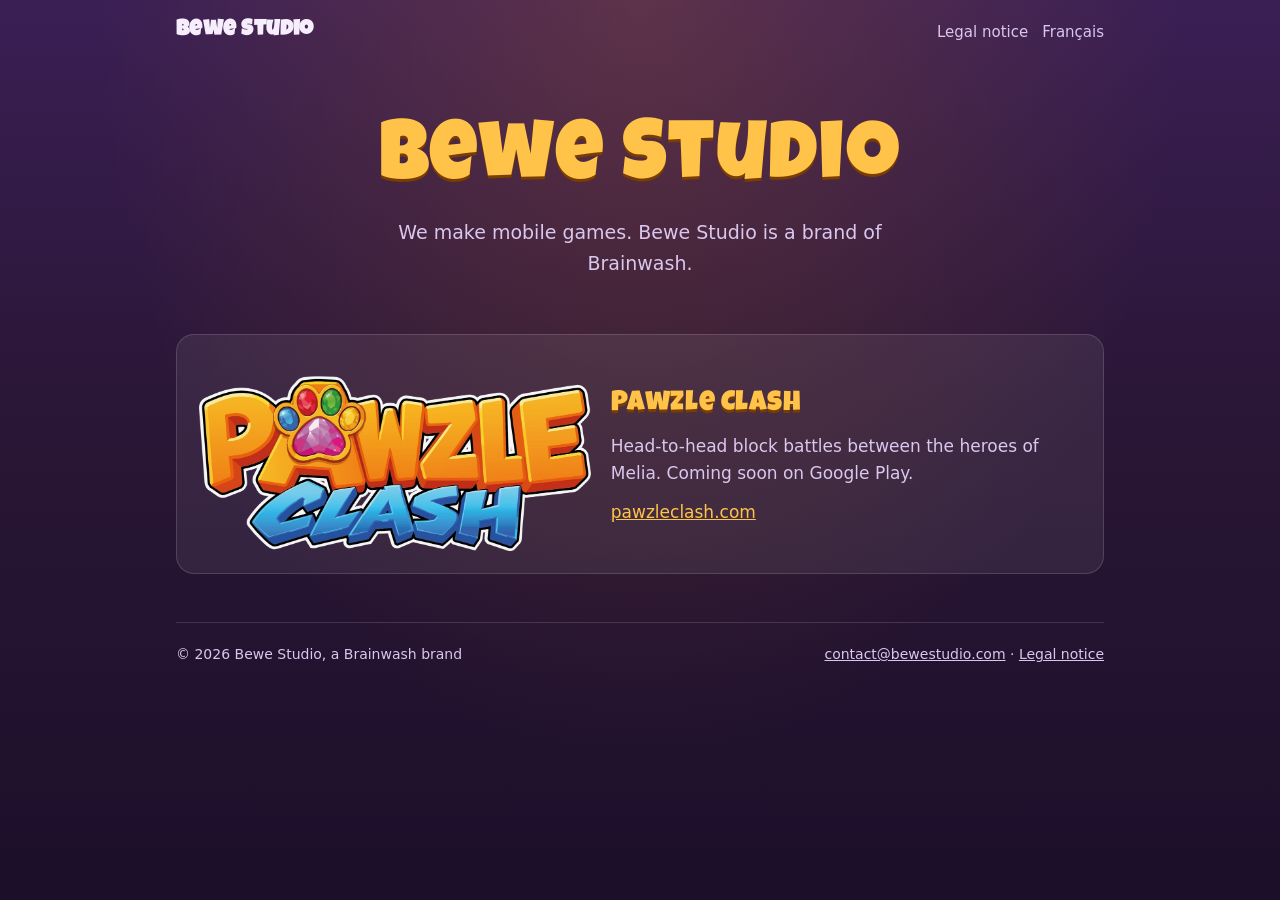
==== index.html @ f940ea14 "Première version du site bewestudio.com Co-Authored-By: Claude Opus 5.5 <noreply@anthropic.com> Clau" ====
<!doctype html>
<html lang="en">
<head>
<meta charset="utf-8">
<meta name="viewport" content="width=device-width, initial-scale=1">
<title>Bewe Studio</title>
<meta name="description" content="Bewe Studio makes mobile games. Our first game: Pawzle Clash.">
<link rel="alternate" hreflang="fr" href="/fr/">
<link rel="stylesheet" href="/style.css">
</head>
<body>
<div class="page">
  <header class="barre">
    <a class="marque marque-texte" href="/">Bewe Studio</a>
    <nav><a href="/legal.html">Legal notice</a><a href="/fr/" lang="fr">Français</a></nav>
  </header>
  <main>
    <section class="studio">
      <h1 class="titre">Bewe Studio</h1>
      <p>We make mobile games. Bewe Studio is a brand of Brainwash.</p>
    </section>
    <section class="jeu">
      <img src="/images/logo_pawzle_clash.webp" alt="Pawzle Clash" width="1200" height="595">
      <div>
        <h2 class="titre">Pawzle Clash</h2>
        <p>Head-to-head block battles between the heroes of Melia. Coming soon on Google Play.</p>
        <a href="https://pawzleclash.com">pawzleclash.com</a>
      </div>
    </section>
  </main>
  <footer class="pied">
    <span>© 2026 Bewe Studio, a Brainwash brand</span>
    <span><a href="mailto:contact@bewestudio.com">contact@bewestudio.com</a> · <a href="/legal.html">Legal notice</a></span>
  </footer>
</div>
</body>
</html>
---- style.css ----
@font-face {
  font-family: "Luckiest Guy";
  src: url("/fonts/luckiest-guy.woff2") format("woff2");
  font-display: swap;
}

:root {
  --nuit: #1c0f2a;
  --violet: #2a1636;
  --violet-clair: #3a1f55;
  --or: #ffc34a;
  --orange: #ff8a1a;
  --texte: #f6eefc;
  --doux: #d9c7ee;
  --carte: rgba(255, 255, 255, 0.07);
  --bord: rgba(255, 255, 255, 0.14);
}

* { box-sizing: border-box; }

html { background: var(--nuit); }

body {
  margin: 0;
  min-height: 100vh;
  color: var(--texte);
  font: 17px/1.6 system-ui, -apple-system, "Segoe UI", Roboto, sans-serif;
  background:
    radial-gradient(ellipse at top, rgba(255, 138, 26, 0.18), transparent 60%),
    linear-gradient(180deg, var(--violet-clair) 0%, var(--violet) 45%, var(--nuit) 100%);
}

a { color: var(--or); }
a:hover { color: #ffe07a; }

.page { max-width: 960px; margin: 0 auto; padding: 0 16px; }

header.barre {
  display: flex;
  align-items: center;
  justify-content: space-between;
  gap: 12px;
  padding: 14px 0;
}
header.barre .marque { display: flex; align-items: center; gap: 10px; text-decoration: none; color: var(--texte); font-weight: 600; }
header.barre .marque img { height: 36px; width: auto; }
header.barre nav { display: flex; gap: 14px; font-size: 15px; }
header.barre nav a { color: var(--doux); text-decoration: none; }
header.barre nav a:hover, header.barre nav a[aria-current] { color: var(--or); }

.titre {
  font-family: "Luckiest Guy", system-ui, sans-serif;
  font-weight: normal;
  letter-spacing: 0.02em;
  color: var(--or);
  text-shadow: 0 3px 0 #7a3d00;
}

.heros { text-align: center; padding: 24px 0 8px; }
.heros .logo { width: min(520px, 100%); height: auto; filter: drop-shadow(0 10px 24px rgba(0, 0, 0, 0.45)); }
.heros .baseline { font-size: clamp(22px, 5vw, 32px); margin: 8px 0 6px; }
.heros p.accroche { max-width: 620px; margin: 0 auto; color: var(--doux); font-size: 18px; }

.badge {
  display: inline-block;
  margin-top: 22px;
  padding: 12px 22px;
  border-radius: 999px;
  border: 2px solid var(--or);
  color: var(--or);
  font-weight: 700;
}

.heros-grille {
  display: grid;
  grid-template-columns: repeat(4, 1fr);
  gap: 12px;
  margin: 40px 0;
}
.heros-grille figure { margin: 0; text-align: center; }
.heros-grille img { width: 100%; height: auto; border-radius: 14px; border: 2px solid var(--bord); display: block; }
.heros-grille figcaption { margin-top: 6px; font-weight: 600; color: var(--doux); }

.blocs { display: grid; grid-template-columns: repeat(3, 1fr); gap: 14px; margin-bottom: 40px; }
.bloc { background: var(--carte); border: 1px solid var(--bord); border-radius: 16px; padding: 18px; }
.bloc h3 { margin: 0 0 6px; font-size: 22px; }
.bloc p { margin: 0; color: var(--doux); font-size: 16px; }

.texte { background: var(--carte); border: 1px solid var(--bord); border-radius: 18px; padding: 24px; margin: 16px 0 40px; }
.texte h1 { font-size: clamp(28px, 6vw, 40px); margin: 0 0 4px; }
.texte h2 { color: var(--or); font-size: 20px; margin: 28px 0 6px; }
.texte .date { color: var(--doux); margin-top: 0; }
.texte ul { padding-left: 22px; }

footer.pied {
  border-top: 1px solid var(--bord);
  padding: 20px 0 32px;
  color: var(--doux);
  font-size: 14px;
  display: flex;
  flex-wrap: wrap;
  gap: 8px 18px;
  justify-content: space-between;
}
footer.pied a { color: var(--doux); }

@media (max-width: 720px) {
  .heros-grille { grid-template-columns: repeat(2, 1fr); }
  .blocs { grid-template-columns: 1fr; }
  .texte { padding: 18px; }
}

.studio { text-align: center; padding: 56px 0 24px; }
.studio h1 { font-size: clamp(44px, 12vw, 84px); margin: 0; line-height: 1; }
.studio p { color: var(--doux); font-size: 19px; max-width: 560px; margin: 14px auto 0; }
.jeu {
  display: grid;
  grid-template-columns: 1fr 1.2fr;
  gap: 20px;
  align-items: center;
  background: var(--carte);
  border: 1px solid var(--bord);
  border-radius: 18px;
  padding: 22px;
  margin: 32px 0 48px;
}
.jeu img { width: 100%; height: auto; }
.jeu h2 { margin: 0 0 6px; font-size: 28px; }
.jeu p { margin: 0 0 12px; color: var(--doux); }
.marque-texte { font-family: "Luckiest Guy", system-ui, sans-serif; color: var(--or); font-size: 22px; letter-spacing: 0.02em; }
@media (max-width: 720px) { .jeu { grid-template-columns: 1fr; } }

[data-a-completer] { background: #ffe07a; color: #3d1400; padding: 0 4px; border-radius: 4px; }
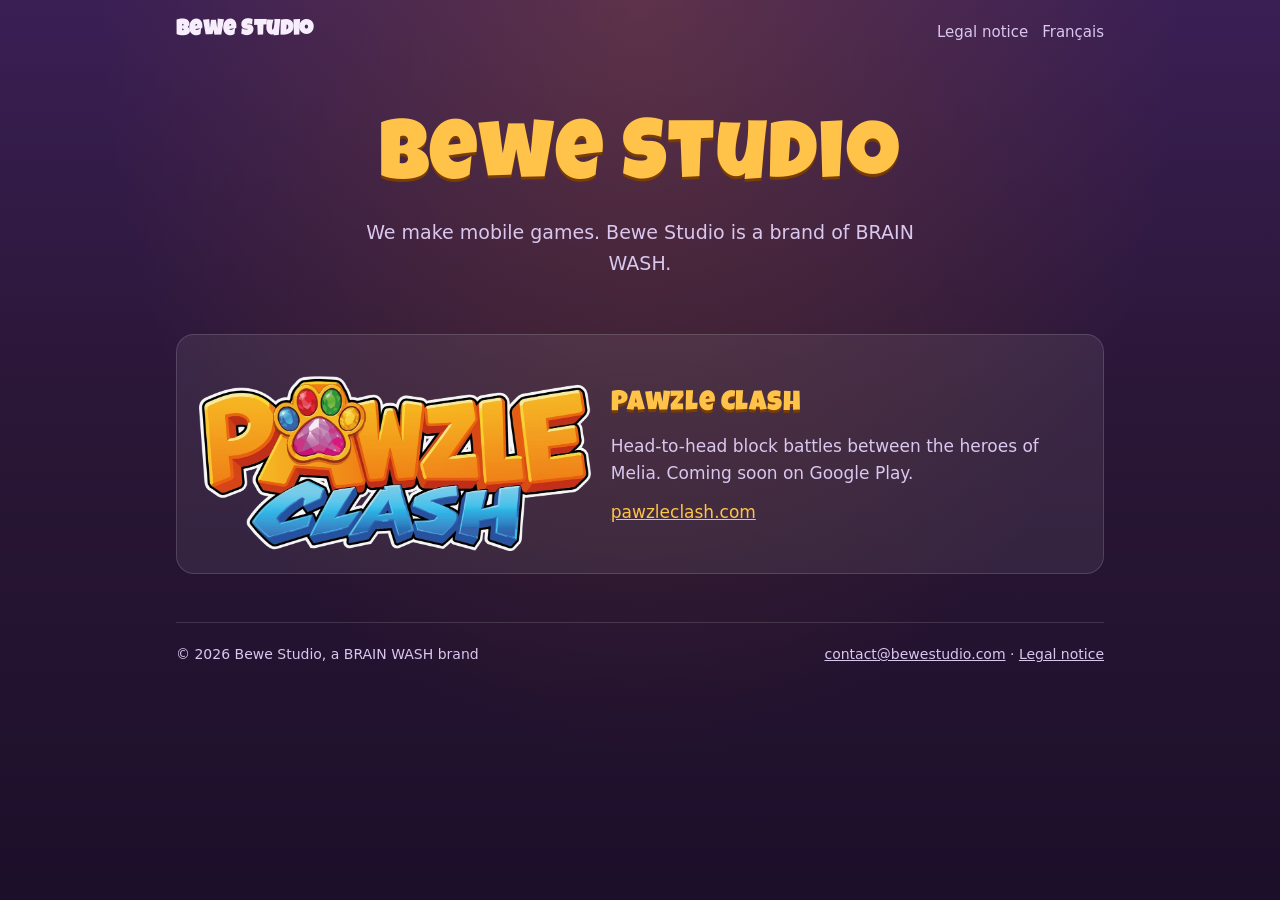
==== commit 809999f1: "Raison sociale BRAIN WASH et directeur de la publication Co-Authored-By: Claude Opus 5.5 <noreply@an" ====
--- a/index.html
+++ b/index.html
@@ -17,7 +17,7 @@
   <main>
     <section class="studio">
       <h1 class="titre">Bewe Studio</h1>
-      <p>We make mobile games. Bewe Studio is a brand of Brainwash.</p>
+      <p>We make mobile games. Bewe Studio is a brand of BRAIN WASH.</p>
     </section>
     <section class="jeu">
       <img src="/images/logo_pawzle_clash.webp" alt="Pawzle Clash" width="1200" height="595">
@@ -29,7 +29,7 @@
     </section>
   </main>
   <footer class="pied">
-    <span>© 2026 Bewe Studio, a Brainwash brand</span>
+    <span>© 2026 Bewe Studio, a BRAIN WASH brand</span>
     <span><a href="mailto:contact@bewestudio.com">contact@bewestudio.com</a> · <a href="/legal.html">Legal notice</a></span>
   </footer>
 </div>
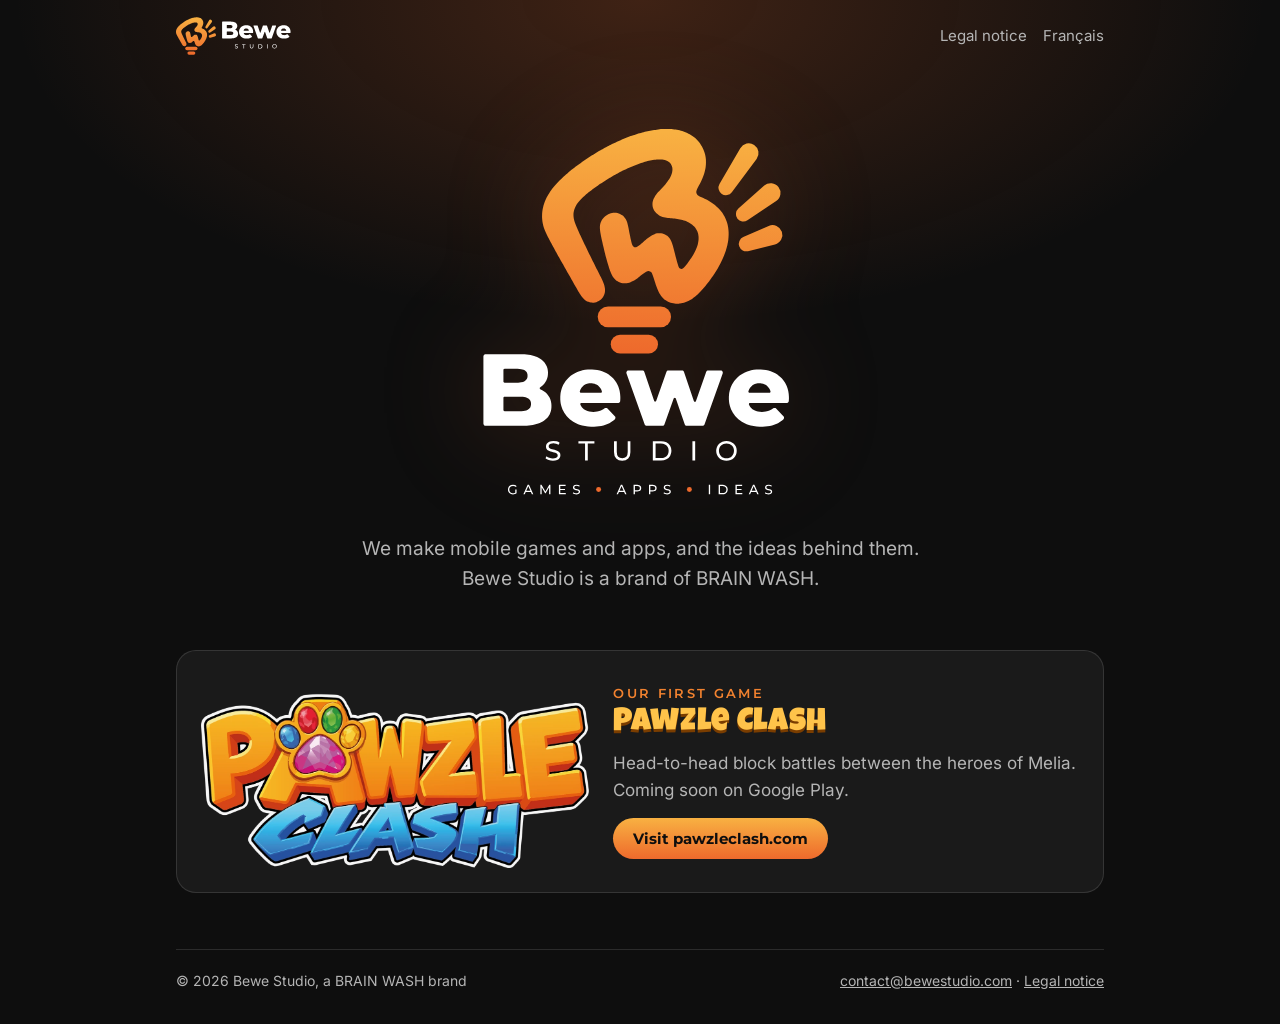
==== commit 43fae8be: "Passe le site à l'identité visuelle Bewe Studio - Logo Bewe Studio vectoriel : horizontal dans l'en-" ====
--- a/index.html
+++ b/index.html
@@ -4,27 +4,45 @@
 <meta charset="utf-8">
 <meta name="viewport" content="width=device-width, initial-scale=1">
 <title>Bewe Studio</title>
-<meta name="description" content="Bewe Studio makes mobile games. Our first game: Pawzle Clash.">
+<meta name="description" content="Bewe Studio makes mobile games and apps. Our first game: Pawzle Clash.">
 <link rel="alternate" hreflang="fr" href="/fr/">
+<link rel="icon" href="/favicon.ico" sizes="any">
+<link rel="icon" href="/favicon.svg" type="image/svg+xml">
+<link rel="apple-touch-icon" href="/apple-touch-icon.png">
+<link rel="manifest" href="/site.webmanifest">
+<meta name="theme-color" content="#0e0e0e">
+<link rel="preload" href="/fonts/montserrat.woff2" as="font" type="font/woff2" crossorigin>
+<link rel="preload" href="/fonts/inter.woff2" as="font" type="font/woff2" crossorigin>
+<meta property="og:type" content="website">
+<meta property="og:site_name" content="Bewe Studio">
+<meta property="og:title" content="Bewe Studio">
+<meta property="og:description" content="Bewe Studio makes mobile games and apps. Our first game: Pawzle Clash.">
+<meta property="og:url" content="https://bewestudio.com/">
+<meta property="og:locale" content="en_US">
+<meta property="og:image" content="https://bewestudio.com/og-image.png">
+<meta property="og:image:width" content="1200">
+<meta property="og:image:height" content="630">
+<meta name="twitter:card" content="summary_large_image">
 <link rel="stylesheet" href="/style.css">
 </head>
 <body>
 <div class="page">
   <header class="barre">
-    <a class="marque marque-texte" href="/">Bewe Studio</a>
+    <a class="marque" href="/"><img src="/images/bewe-studio-horizontal.svg" alt="Bewe Studio" width="232" height="80"></a>
     <nav><a href="/legal.html">Legal notice</a><a href="/fr/" lang="fr">Français</a></nav>
   </header>
   <main>
     <section class="studio">
-      <h1 class="titre">Bewe Studio</h1>
-      <p>We make mobile games. Bewe Studio is a brand of BRAIN WASH.</p>
+      <h1><img src="/images/bewe-studio-stacked.svg" alt="Bewe Studio. Games, apps, ideas" width="800" height="857"></h1>
+      <p>We make mobile games and apps, and the ideas behind them. Bewe Studio is a brand of BRAIN&nbsp;WASH.</p>
     </section>
     <section class="jeu">
       <img src="/images/logo_pawzle_clash.webp" alt="Pawzle Clash" width="1200" height="595">
       <div>
-        <h2 class="titre">Pawzle Clash</h2>
+        <p class="surtitre">Our first game</p>
+        <h2>Pawzle Clash</h2>
         <p>Head-to-head block battles between the heroes of Melia. Coming soon on Google Play.</p>
-        <a href="https://pawzleclash.com">pawzleclash.com</a>
+        <a class="bouton" href="https://pawzleclash.com">Visit pawzleclash.com</a>
       </div>
     </section>
   </main>
--- a/style.css
+++ b/style.css
@@ -1,3 +1,16 @@
+@font-face {
+  font-family: "Montserrat";
+  src: url("/fonts/montserrat.woff2") format("woff2");
+  font-weight: 500 800;
+  font-display: swap;
+}
+@font-face {
+  font-family: "Inter";
+  src: url("/fonts/inter.woff2") format("woff2");
+  font-weight: 400 600;
+  font-display: swap;
+}
+/* Réservée au titre de Pawzle Clash, qui garde l'identité du jeu */
 @font-face {
   font-family: "Luckiest Guy";
   src: url("/fonts/luckiest-guy.woff2") format("woff2");
@@ -5,33 +18,35 @@
 }
 
 :root {
-  --nuit: #1c0f2a;
-  --violet: #2a1636;
-  --violet-clair: #3a1f55;
-  --or: #ffc34a;
-  --orange: #ff8a1a;
-  --texte: #f6eefc;
-  --doux: #d9c7ee;
-  --carte: rgba(255, 255, 255, 0.07);
-  --bord: rgba(255, 255, 255, 0.14);
+  --noir: #0e0e0e;
+  --carbone: #1a1a1a;
+  --orange: #f2822f;
+  --orange-clair: #f8b142;
+  --orange-fonce: #ee6a2c;
+  --creme: #faf6f0;
+  --doux: #b5b5b5;
+  --carte: rgba(255, 255, 255, 0.05);
+  --bord: rgba(255, 255, 255, 0.12);
 }
 
 * { box-sizing: border-box; }
 
-html { background: var(--nuit); }
+html { background: var(--noir); }
 
 body {
   margin: 0;
   min-height: 100vh;
-  color: var(--texte);
-  font: 17px/1.6 system-ui, -apple-system, "Segoe UI", Roboto, sans-serif;
+  color: var(--creme);
+  font: 17px/1.6 "Inter", system-ui, -apple-system, "Segoe UI", Roboto, sans-serif;
   background:
-    radial-gradient(ellipse at top, rgba(255, 138, 26, 0.18), transparent 60%),
-    linear-gradient(180deg, var(--violet-clair) 0%, var(--violet) 45%, var(--nuit) 100%);
+    radial-gradient(ellipse 70% 45% at 50% 0%, rgba(238, 106, 44, 0.22), transparent 70%),
+    var(--noir);
 }
 
-a { color: var(--or); }
-a:hover { color: #ffe07a; }
+a { color: var(--orange-clair); }
+a:hover { color: var(--creme); }
+
+h1, h2, h3 { font-family: "Montserrat", system-ui, sans-serif; font-weight: 800; line-height: 1.15; }
 
 .page { max-width: 960px; margin: 0 auto; padding: 0 16px; }
 
@@ -40,57 +55,64 @@
   align-items: center;
   justify-content: space-between;
   gap: 12px;
-  padding: 14px 0;
+  padding: 16px 0;
 }
-header.barre .marque { display: flex; align-items: center; gap: 10px; text-decoration: none; color: var(--texte); font-weight: 600; }
-header.barre .marque img { height: 36px; width: auto; }
-header.barre nav { display: flex; gap: 14px; font-size: 15px; }
+header.barre .marque { display: block; line-height: 0; }
+header.barre .marque img { height: 40px; width: auto; }
+header.barre nav { display: flex; gap: 16px; font-size: 15px; }
 header.barre nav a { color: var(--doux); text-decoration: none; }
-header.barre nav a:hover, header.barre nav a[aria-current] { color: var(--or); }
+header.barre nav a:hover, header.barre nav a[aria-current] { color: var(--orange-clair); }
 
-.titre {
-  font-family: "Luckiest Guy", system-ui, sans-serif;
-  font-weight: normal;
+.studio { text-align: center; padding: 48px 0 16px; }
+.studio h1 { margin: 0; line-height: 0; }
+.studio h1 img {
+  width: min(360px, 78vw);
+  height: auto;
+  filter: drop-shadow(0 0 48px rgba(238, 106, 44, 0.25));
+}
+.studio p { color: var(--doux); font-size: 19px; max-width: 560px; margin: 28px auto 0; }
+
+.jeu {
+  display: grid;
+  grid-template-columns: 1fr 1.2fr;
+  gap: 24px;
+  align-items: center;
+  background: var(--carte);
+  border: 1px solid var(--bord);
+  border-radius: 20px;
+  padding: 24px;
+  margin: 40px 0 56px;
+}
+.jeu img { width: 100%; height: auto; }
+.jeu .surtitre {
+  margin: 0 0 4px;
+  font: 600 13px/1.4 "Montserrat", system-ui, sans-serif;
+  letter-spacing: 0.18em;
+  text-transform: uppercase;
+  color: var(--orange);
+}
+.jeu h2 {
+  margin: 0 0 8px;
+  font: normal 32px/1.1 "Luckiest Guy", system-ui, sans-serif;
   letter-spacing: 0.02em;
-  color: var(--or);
+  color: #ffc34a;
   text-shadow: 0 3px 0 #7a3d00;
 }
+.jeu p { margin: 0 0 14px; color: var(--doux); }
+.bouton {
+  display: inline-block;
+  padding: 10px 20px;
+  border-radius: 999px;
+  background: linear-gradient(180deg, var(--orange-clair), var(--orange-fonce));
+  color: var(--noir);
+  font: 700 15px/1.4 "Montserrat", system-ui, sans-serif;
+  text-decoration: none;
+}
+.bouton:hover { color: var(--noir); filter: brightness(1.08); }
 
-.heros { text-align: center; padding: 24px 0 8px; }
-.heros .logo { width: min(520px, 100%); height: auto; filter: drop-shadow(0 10px 24px rgba(0, 0, 0, 0.45)); }
-.heros .baseline { font-size: clamp(22px, 5vw, 32px); margin: 8px 0 6px; }
-.heros p.accroche { max-width: 620px; margin: 0 auto; color: var(--doux); font-size: 18px; }
-
-.badge {
-  display: inline-block;
-  margin-top: 22px;
-  padding: 12px 22px;
-  border-radius: 999px;
-  border: 2px solid var(--or);
-  color: var(--or);
-  font-weight: 700;
-}
-
-.heros-grille {
-  display: grid;
-  grid-template-columns: repeat(4, 1fr);
-  gap: 12px;
-  margin: 40px 0;
-}
-.heros-grille figure { margin: 0; text-align: center; }
-.heros-grille img { width: 100%; height: auto; border-radius: 14px; border: 2px solid var(--bord); display: block; }
-.heros-grille figcaption { margin-top: 6px; font-weight: 600; color: var(--doux); }
-
-.blocs { display: grid; grid-template-columns: repeat(3, 1fr); gap: 14px; margin-bottom: 40px; }
-.bloc { background: var(--carte); border: 1px solid var(--bord); border-radius: 16px; padding: 18px; }
-.bloc h3 { margin: 0 0 6px; font-size: 22px; }
-.bloc p { margin: 0; color: var(--doux); font-size: 16px; }
-
-.texte { background: var(--carte); border: 1px solid var(--bord); border-radius: 18px; padding: 24px; margin: 16px 0 40px; }
+.texte { background: var(--carte); border: 1px solid var(--bord); border-radius: 20px; padding: 28px; margin: 16px 0 48px; }
 .texte h1 { font-size: clamp(28px, 6vw, 40px); margin: 0 0 4px; }
-.texte h2 { color: var(--or); font-size: 20px; margin: 28px 0 6px; }
-.texte .date { color: var(--doux); margin-top: 0; }
-.texte ul { padding-left: 22px; }
+.texte h2 { color: var(--orange-clair); font-size: 19px; font-weight: 700; margin: 28px 0 6px; }
 
 footer.pied {
   border-top: 1px solid var(--bord);
@@ -103,31 +125,10 @@
   justify-content: space-between;
 }
 footer.pied a { color: var(--doux); }
+footer.pied a:hover { color: var(--orange-clair); }
 
 @media (max-width: 720px) {
-  .heros-grille { grid-template-columns: repeat(2, 1fr); }
-  .blocs { grid-template-columns: 1fr; }
+  header.barre .marque img { height: 32px; }
+  .jeu { grid-template-columns: 1fr; padding: 18px; }
   .texte { padding: 18px; }
 }
-
-.studio { text-align: center; padding: 56px 0 24px; }
-.studio h1 { font-size: clamp(44px, 12vw, 84px); margin: 0; line-height: 1; }
-.studio p { color: var(--doux); font-size: 19px; max-width: 560px; margin: 14px auto 0; }
-.jeu {
-  display: grid;
-  grid-template-columns: 1fr 1.2fr;
-  gap: 20px;
-  align-items: center;
-  background: var(--carte);
-  border: 1px solid var(--bord);
-  border-radius: 18px;
-  padding: 22px;
-  margin: 32px 0 48px;
-}
-.jeu img { width: 100%; height: auto; }
-.jeu h2 { margin: 0 0 6px; font-size: 28px; }
-.jeu p { margin: 0 0 12px; color: var(--doux); }
-.marque-texte { font-family: "Luckiest Guy", system-ui, sans-serif; color: var(--or); font-size: 22px; letter-spacing: 0.02em; }
-@media (max-width: 720px) { .jeu { grid-template-columns: 1fr; } }
-
-[data-a-completer] { background: #ffe07a; color: #3d1400; padding: 0 4px; border-radius: 4px; }
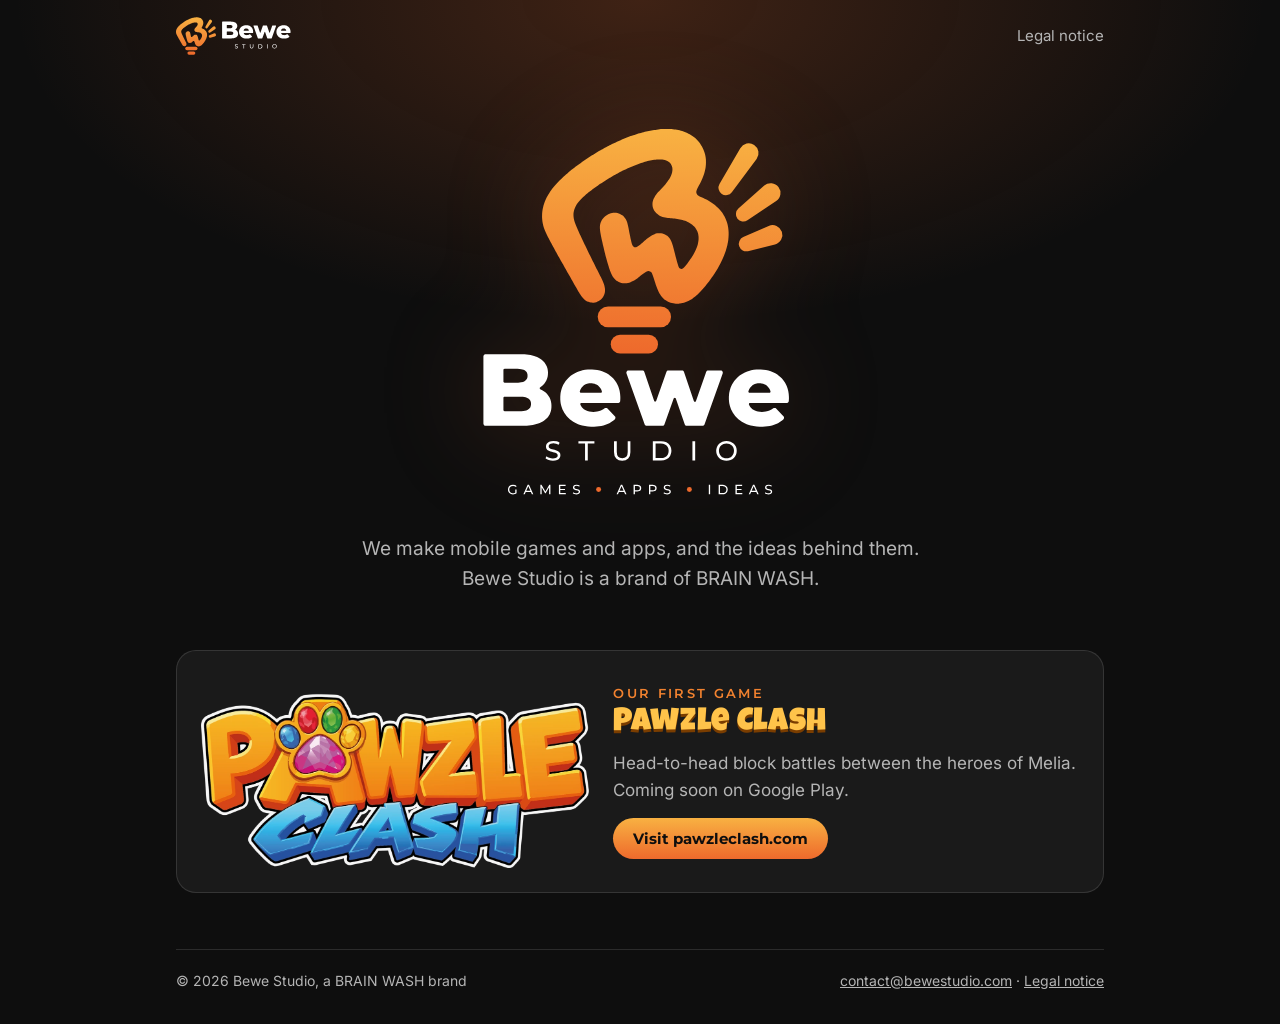
==== commit a6e57c1b: "Site en anglais uniquement Retire la version française et le sélecteur de langue. Les anciennes adre" ====
--- a/index.html
+++ b/index.html
@@ -5,7 +5,6 @@
 <meta name="viewport" content="width=device-width, initial-scale=1">
 <title>Bewe Studio</title>
 <meta name="description" content="Bewe Studio makes mobile games and apps. Our first game: Pawzle Clash.">
-<link rel="alternate" hreflang="fr" href="/fr/">
 <link rel="icon" href="/favicon.ico" sizes="any">
 <link rel="icon" href="/favicon.svg" type="image/svg+xml">
 <link rel="apple-touch-icon" href="/apple-touch-icon.png">
@@ -29,7 +28,7 @@
 <div class="page">
   <header class="barre">
     <a class="marque" href="/"><img src="/images/bewe-studio-horizontal.svg" alt="Bewe Studio" width="232" height="80"></a>
-    <nav><a href="/legal.html">Legal notice</a><a href="/fr/" lang="fr">Français</a></nav>
+    <nav><a href="/legal.html">Legal notice</a></nav>
   </header>
   <main>
     <section class="studio">
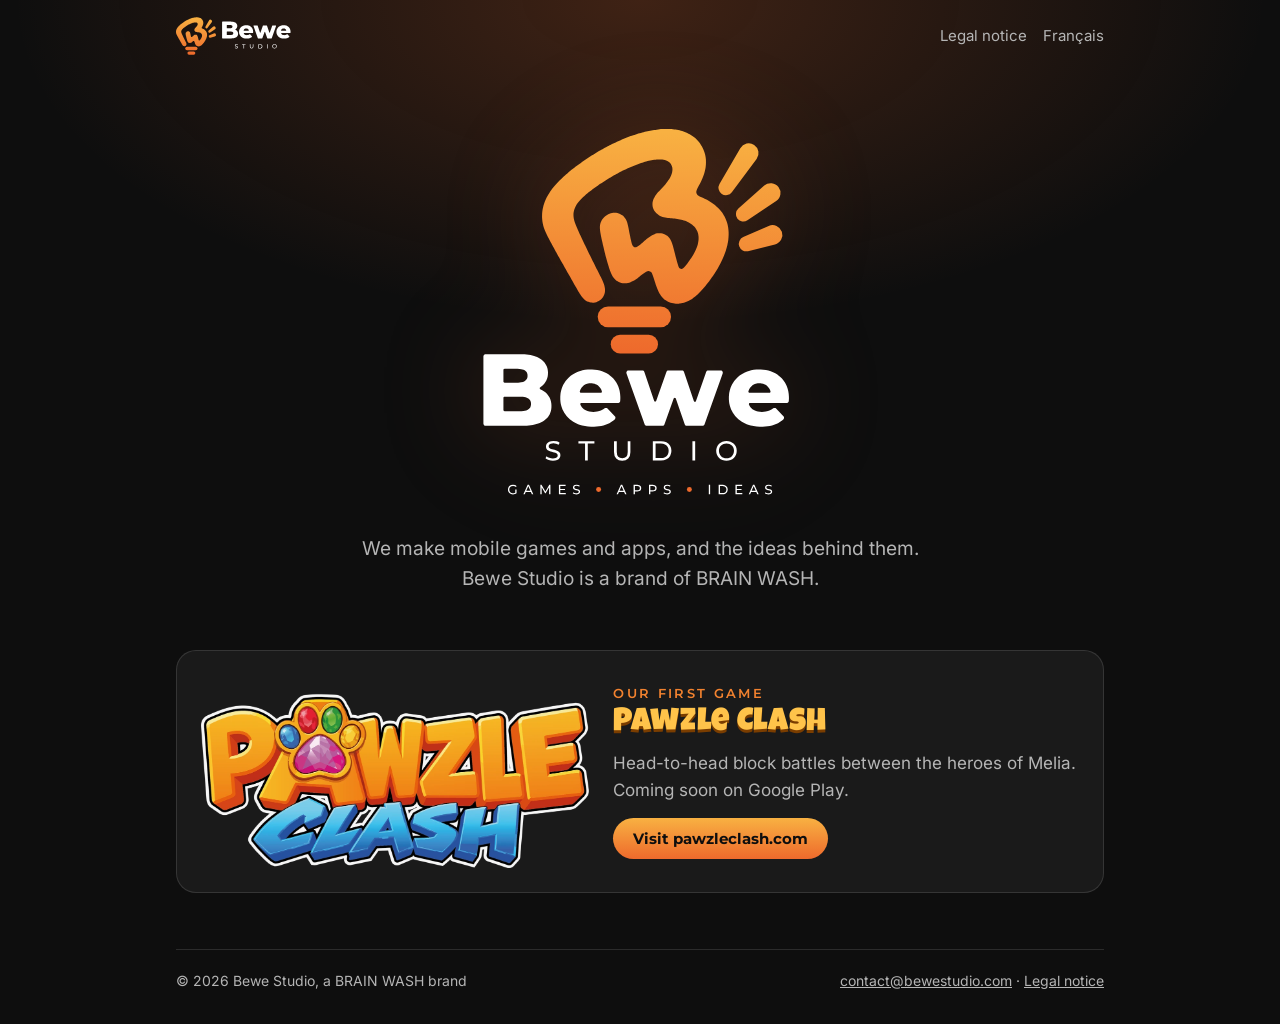
==== commit 18b731e4: "Rétablit la version française du site Annule le commit précédent : le site reste bilingue (seul le l" ====
--- a/index.html
+++ b/index.html
@@ -5,6 +5,7 @@
 <meta name="viewport" content="width=device-width, initial-scale=1">
 <title>Bewe Studio</title>
 <meta name="description" content="Bewe Studio makes mobile games and apps. Our first game: Pawzle Clash.">
+<link rel="alternate" hreflang="fr" href="/fr/">
 <link rel="icon" href="/favicon.ico" sizes="any">
 <link rel="icon" href="/favicon.svg" type="image/svg+xml">
 <link rel="apple-touch-icon" href="/apple-touch-icon.png">
@@ -28,7 +29,7 @@
 <div class="page">
   <header class="barre">
     <a class="marque" href="/"><img src="/images/bewe-studio-horizontal.svg" alt="Bewe Studio" width="232" height="80"></a>
-    <nav><a href="/legal.html">Legal notice</a></nav>
+    <nav><a href="/legal.html">Legal notice</a><a href="/fr/" lang="fr">Français</a></nav>
   </header>
   <main>
     <section class="studio">
